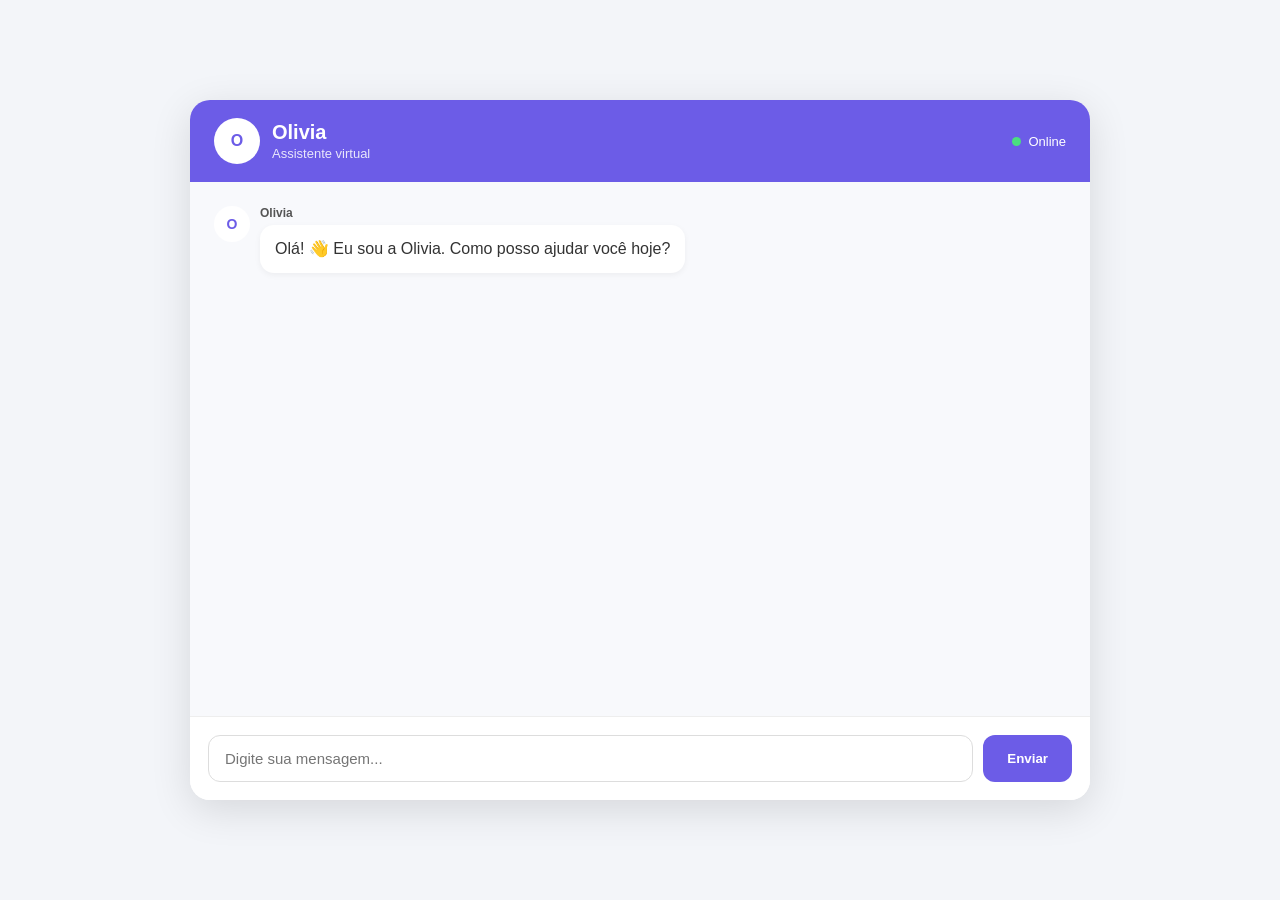
==== frontend/chat.html @ 9c5a979a "feat: adicionar home da Olivia e navegação para chat" ====
<!DOCTYPE html>
<html lang="pt-BR">
<head>
    <meta charset="UTF-8">
    <meta name="viewport" content="width=device-width, initial-scale=1.0">

    <title>Olivia - Assistente Virtual</title>

    <link rel="stylesheet" href="./css/style.css">
</head>

<body>

    <main class="chat-container">

        <header class="chat-header">
            <div class="avatar">
                O
            </div>

            <div class="header-info">
                <h1>Olivia</h1>
                <span>Assistente virtual</span>
            </div>

            <div class="status">
                <span class="status-dot"></span>
                Online
            </div>
        </header>


        <section class="chat-messages" id="chatMessages">

            <div class="message message-olivia">
                <div class="message-avatar">
                    O
                </div>

                <div class="message-content">
                    <span class="message-name">Olivia</span>

                    <p>
                        Olá! 👋 Eu sou a Olivia.
                        Como posso ajudar você hoje?
                    </p>
                </div>
            </div>

        </section>


        <form class="chat-input-area" id="chatForm">

            <input
                type="text"
                id="messageInput"
                placeholder="Digite sua mensagem..."
                autocomplete="off"
            >

            <button type="submit" id="sendButton">
                Enviar
            </button>

        </form>

    </main>

    <script src="./js/app.js"></script>

</body>
</html>
---- frontend/css/style.css ----
* {
    margin: 0;
    padding: 0;
    box-sizing: border-box;
}

body {
    min-height: 100vh;

    display: flex;
    align-items: center;
    justify-content: center;

    font-family: Arial, Helvetica, sans-serif;

    background: #f3f5f9;

    padding: 20px;
}


.chat-container {
    width: 100%;
    max-width: 900px;
    height: 700px;

    display: flex;
    flex-direction: column;

    background: #ffffff;

    border-radius: 20px;

    overflow: hidden;

    box-shadow: 0 10px 40px rgba(0, 0, 0, 0.12);
}


/* HEADER */

.chat-header {
    display: flex;
    align-items: center;

    padding: 18px 24px;

    background: #6c5ce7;

    color: #ffffff;
}


.avatar,
.message-avatar {
    width: 46px;
    height: 46px;

    display: flex;
    align-items: center;
    justify-content: center;

    border-radius: 50%;

    font-weight: bold;

    background: #ffffff;
    color: #6c5ce7;
}


.header-info {
    margin-left: 12px;
}

.header-info h1 {
    font-size: 20px;
}

.header-info span {
    font-size: 13px;

    opacity: 0.85;
}


.status {
    margin-left: auto;

    display: flex;
    align-items: center;
    gap: 7px;

    font-size: 13px;
}


.status-dot {
    width: 9px;
    height: 9px;

    border-radius: 50%;

    background: #4ade80;
}


/* MESSAGES */

.chat-messages {
    flex: 1;

    padding: 24px;

    overflow-y: auto;

    background: #f8f9fc;
}


.message {
    display: flex;

    max-width: 75%;

    margin-bottom: 20px;
}


.message-avatar {
    width: 36px;
    height: 36px;

    flex-shrink: 0;

    font-size: 14px;
}


.message-content {
    margin-left: 10px;
}


.message-name {
    display: block;

    margin-bottom: 5px;

    font-size: 12px;

    font-weight: bold;

    color: #555;
}


.message-content p {
    padding: 12px 15px;

    border-radius: 14px;

    background: #ffffff;

    color: #333;

    line-height: 1.5;

    box-shadow: 0 2px 6px rgba(0, 0, 0, 0.05);
}


/* INPUT */

.chat-input-area {
    display: flex;

    gap: 10px;

    padding: 18px;

    border-top: 1px solid #eeeeee;

    background: #ffffff;
}


.chat-input-area input {
    flex: 1;

    padding: 14px 16px;

    border: 1px solid #dddddd;

    border-radius: 12px;

    outline: none;

    font-size: 15px;
}


.chat-input-area input:focus {
    border-color: #6c5ce7;
}


.chat-input-area button {
    padding: 0 24px;

    border: none;

    border-radius: 12px;

    background: #6c5ce7;

    color: #ffffff;

    font-weight: bold;

    cursor: pointer;
}


.chat-input-area button:hover {
    opacity: 0.9;
}


/* MOBILE */

@media (max-width: 600px) {

    body {
        padding: 0;
    }

    .chat-container {
        height: 100vh;

        border-radius: 0;
    }

    .message {
        max-width: 90%;
    }

    .status {
        display: none;
    }

    .chat-input-area button {
        padding: 0 16px;
    }
}
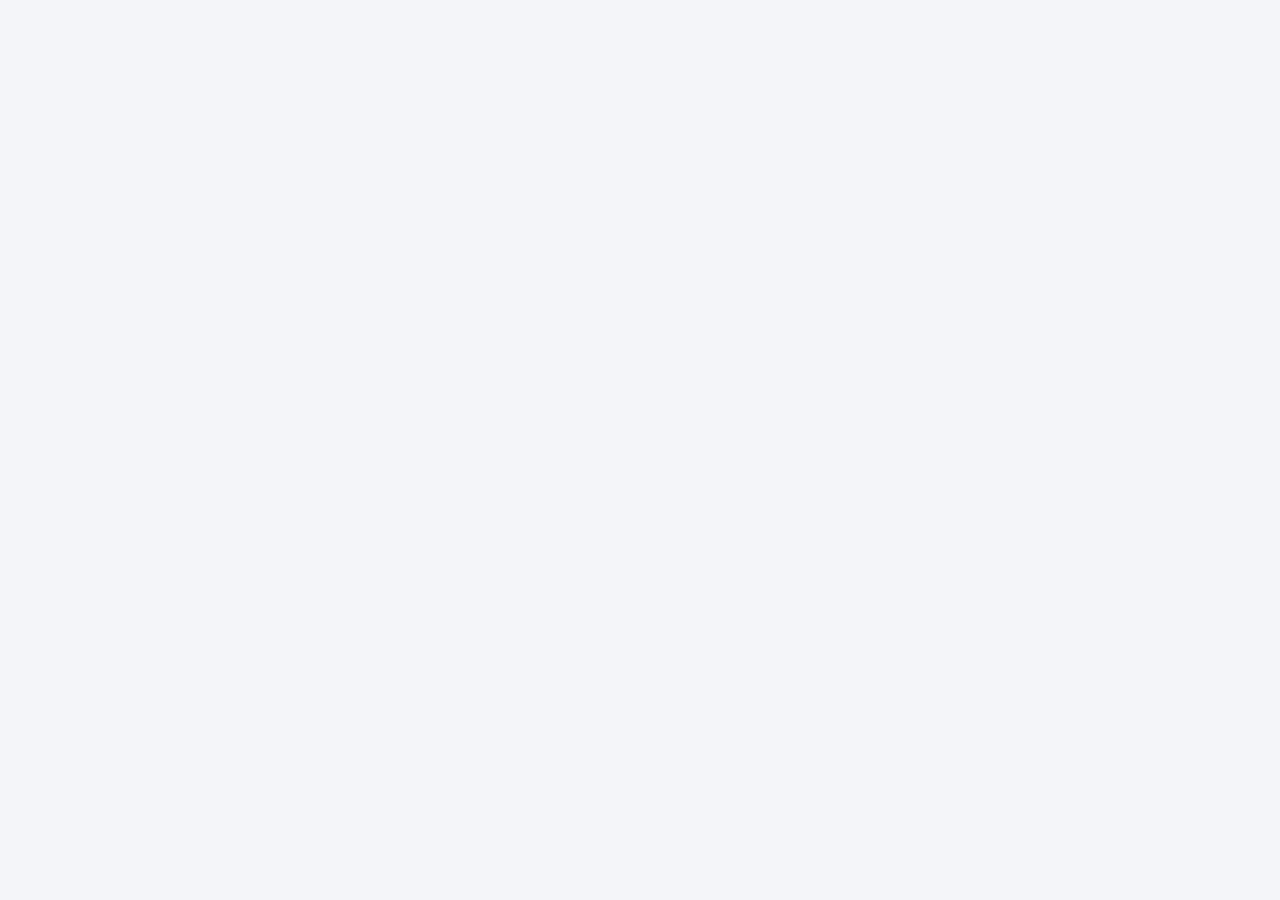
==== commit 88929478: "fix: ajusta ids no chat.html e estilo das mensagens css" ====
--- a/frontend/chat.html
+++ b/frontend/chat.html
@@ -1,73 +1,43 @@
 <!DOCTYPE html>
-<html lang="pt-BR">
+<html lang="pt-br">
 <head>
     <meta charset="UTF-8">
     <meta name="viewport" content="width=device-width, initial-scale=1.0">
-
-    <title>Olivia - Assistente Virtual</title>
-
-    <link rel="stylesheet" href="./css/style.css">
+    <title>Olívia - Assistente Virtual</title>
+    <link rel="stylesheet" href="css/style.css">
 </head>
-
 <body>
-
-    <main class="chat-container">
-
+    <div class="chat-container" id="chat-container">
+        <!-- Cabeçalho -->
         <header class="chat-header">
-            <div class="avatar">
-                O
+            <div class="user-info">
+                <span id="user-name-display">Olívia Assistente</span>
             </div>
-
-            <div class="header-info">
-                <h1>Olivia</h1>
-                <span>Assistente virtual</span>
-            </div>
-
-            <div class="status">
-                <span class="status-dot"></span>
-                Online
-            </div>
+            <button id="logout-btn" class="logout-btn">Sair</button>
         </header>
 
+        <!-- Área de Mensagens -->
+        <main class="chat-messages" id="chat-messages">
+            <div class="message bot-message">
+                Olá! 🖐️ Eu sou a Olívia. Como posso ajudar você hoje?
+            </div>
+        </main>
 
-        <section class="chat-messages" id="chatMessages">
+        <!-- Formulário de Envio -->
+        <footer class="chat-input-container">
+            <form id="chat-form">
+                <input 
+                    type="text" 
+                    id="message-input" 
+                    placeholder="Digite sua mensagem..." 
+                    autocomplete="off"
+                    required
+                />
+                <button type="submit" id="send-btn">Enviar</button>
+            </form>
+        </footer>
+    </div>
 
-            <div class="message message-olivia">
-                <div class="message-avatar">
-                    O
-                </div>
-
-                <div class="message-content">
-                    <span class="message-name">Olivia</span>
-
-                    <p>
-                        Olá! 👋 Eu sou a Olivia.
-                        Como posso ajudar você hoje?
-                    </p>
-                </div>
-            </div>
-
-        </section>
-
-
-        <form class="chat-input-area" id="chatForm">
-
-            <input
-                type="text"
-                id="messageInput"
-                placeholder="Digite sua mensagem..."
-                autocomplete="off"
-            >
-
-            <button type="submit" id="sendButton">
-                Enviar
-            </button>
-
-        </form>
-
-    </main>
-
-    <script src="./js/app.js"></script>
-
+    <script src="js/app.js"></script>
 </body>
 </html>
--- a/frontend/css/style.css
+++ b/frontend/css/style.css
@@ -252,4 +252,45 @@
     .chat-input-area button {
         padding: 0 16px;
     }
+.chat-messages {
+    display: flex;
+    flex-direction: column;
+    gap: 12px;
+    padding: 16px;
+    overflow-y: auto;
+}
+
+.message {
+    max-width: 80%;
+    padding: 12px 16px;
+    border-radius: 12px;
+    word-break: break-word;
+    white-space: pre-wrap;
+    line-height: 1.4;
+}
+
+.bot-message {
+    align-self: flex-start;
+    background-color: #f0f0f0;
+    color: #333;
+}
+
+.user-message {
+    align-self: flex-end;
+    background-color: #6C5CE7;
+    color: #ffffff;
+}
+
+.chat-input-container form {
+    display: flex;
+    width: 100%;
+    gap: 8px;
+}
+
+#message-input {
+    flex: 1;
+    padding: 12px;
+    border: 1px solid #ccc;
+    border-radius: 8px;
+}
 }
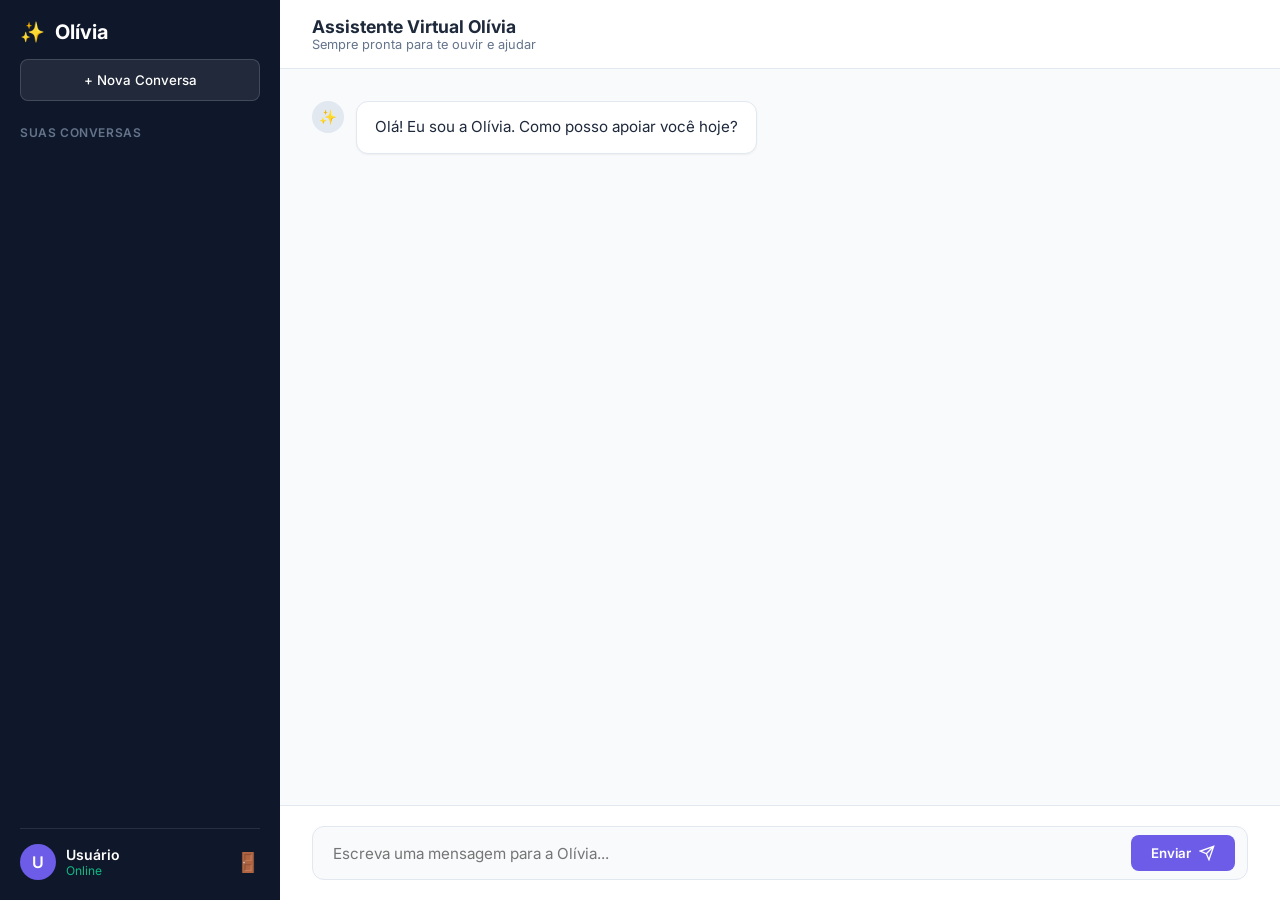
==== commit abe2b019: "feat: redesign completo do frontend para versao de produto" ====
--- a/frontend/chat.html
+++ b/frontend/chat.html
@@ -3,40 +3,83 @@
 <head>
     <meta charset="UTF-8">
     <meta name="viewport" content="width=device-width, initial-scale=1.0">
-    <title>Olívia - Assistente Virtual</title>
+    <title>Olívia Assistente</title>
+    <!-- Fonte Inter para visual moderno -->
+    <link rel="preconnect" href="https://fonts.googleapis.com">
+    <link rel="preconnect" href="https://fonts.gstatic.com" crossorigin>
+    <link href="https://fonts.googleapis.com/css2?family=Inter:wght@400;500;600;700&display=swap" rel="stylesheet">
     <link rel="stylesheet" href="css/style.css">
 </head>
-<body>
-    <div class="chat-container" id="chat-container">
-        <!-- Cabeçalho -->
-        <header class="chat-header">
-            <div class="user-info">
-                <span id="user-name-display">Olívia Assistente</span>
+<body class="app-layout">
+
+    <!-- Barra Lateral de Navegação -->
+    <aside class="sidebar">
+        <div class="sidebar-header">
+            <div class="brand">
+                <span class="brand-icon">✨</span>
+                <span class="brand-title">Olívia</span>
             </div>
-            <button id="logout-btn" class="logout-btn">Sair</button>
+            <button id="new-chat-btn" class="btn-new-chat">+ Nova Conversa</button>
+        </div>
+
+        <!-- Lista de Histórico de Conversas -->
+        <div class="conversations-history">
+            <span class="history-label">Suas Conversas</span>
+            <ul id="history-list" class="history-list">
+                <!-- Inserido dinamicamente pelo JavaScript -->
+            </ul>
+        </div>
+
+        <!-- Rodapé do Usuário -->
+        <div class="sidebar-footer">
+            <div class="user-profile">
+                <div class="user-avatar" id="user-avatar">U</div>
+                <div class="user-details">
+                    <span class="user-name" id="user-name-display">Usuário</span>
+                    <span class="user-status">Online</span>
+                </div>
+            </div>
+            <button id="logout-btn" class="btn-icon-logout" title="Sair">🚪</button>
+        </div>
+    </aside>
+
+    <!-- Área Principal do Chat -->
+    <main class="chat-main">
+        <!-- Cabeçalho do Chat -->
+        <header class="top-bar">
+            <div class="assistant-status">
+                <h1>Assistente Virtual Olívia</h1>
+                <p>Sempre pronta para te ouvir e ajudar</p>
+            </div>
         </header>
 
-        <!-- Área de Mensagens -->
-        <main class="chat-messages" id="chat-messages">
-            <div class="message bot-message">
-                Olá! 🖐️ Eu sou a Olívia. Como posso ajudar você hoje?
+        <!-- Container de Mensagens -->
+        <div class="chat-viewport" id="chat-messages">
+            <div class="message-row bot">
+                <div class="avatar">✨</div>
+                <div class="message-bubble">
+                    Olá! Eu sou a Olívia. Como posso apoiar você hoje?
+                </div>
             </div>
-        </main>
+        </div>
 
-        <!-- Formulário de Envio -->
-        <footer class="chat-input-container">
-            <form id="chat-form">
+        <!-- Rodapé com Caixa de Envio de Mensagem -->
+        <footer class="input-container">
+            <form id="chat-form" class="input-form">
                 <input 
                     type="text" 
                     id="message-input" 
-                    placeholder="Digite sua mensagem..." 
-                    autocomplete="off"
+                    placeholder="Escreva uma mensagem para a Olívia..." 
+                    autocomplete="off" 
                     required
                 />
-                <button type="submit" id="send-btn">Enviar</button>
+                <button type="submit" id="send-btn" class="btn-send">
+                    <span>Enviar</span>
+                    <svg width="16" height="16" viewBox="0 0 24 24" fill="none" stroke="currentColor" stroke-width="2"><path d="M22 2L11 13M22 2l-7 20-4-9-9-4 20-7z"/></svg>
+                </button>
             </form>
         </footer>
-    </div>
+    </main>
 
     <script src="js/app.js"></script>
 </body>
--- a/frontend/css/style.css
+++ b/frontend/css/style.css
@@ -1,296 +1,251 @@
+:root {
+    --primary: #6c5ce7;
+    --primary-hover: #5b4bc4;
+    --bg-app: #f8fafc;
+    --bg-sidebar: #0f172a;
+    --bg-card: #ffffff;
+    --text-main: #1e293b;
+    --text-muted: #64748b;
+    --border-color: #e2e8f0;
+}
+
 * {
+    box-sizing: border-box;
     margin: 0;
     padding: 0;
-    box-sizing: border-box;
-}
-
-body {
-    min-height: 100vh;
-
-    display: flex;
-    align-items: center;
-    justify-content: center;
-
-    font-family: Arial, Helvetica, sans-serif;
-
-    background: #f3f5f9;
-
+    font-family: 'Inter', system-ui, -apple-system, sans-serif;
+}
+
+body.app-layout {
+    display: flex;
+    height: 100vh;
+    width: 100vw;
+    background-color: var(--bg-app);
+    overflow: hidden;
+}
+
+/* Sidebar */
+.sidebar {
+    width: 280px;
+    background-color: var(--bg-sidebar);
+    color: #ffffff;
+    display: flex;
+    flex-direction: column;
     padding: 20px;
-}
-
-
-.chat-container {
+    gap: 20px;
+}
+
+.brand {
+    display: flex;
+    align-items: center;
+    gap: 10px;
+    font-size: 1.25rem;
+    font-weight: 700;
+}
+
+.btn-new-chat {
     width: 100%;
-    max-width: 900px;
-    height: 700px;
-
-    display: flex;
-    flex-direction: column;
-
-    background: #ffffff;
-
-    border-radius: 20px;
-
-    overflow: hidden;
-
-    box-shadow: 0 10px 40px rgba(0, 0, 0, 0.12);
-}
-
-
-/* HEADER */
-
-.chat-header {
-    display: flex;
-    align-items: center;
-
-    padding: 18px 24px;
-
-    background: #6c5ce7;
-
-    color: #ffffff;
-}
-
-
-.avatar,
-.message-avatar {
-    width: 46px;
-    height: 46px;
-
-    display: flex;
-    align-items: center;
-    justify-content: center;
-
-    border-radius: 50%;
-
-    font-weight: bold;
-
-    background: #ffffff;
-    color: #6c5ce7;
-}
-
-
-.header-info {
-    margin-left: 12px;
-}
-
-.header-info h1 {
-    font-size: 20px;
-}
-
-.header-info span {
-    font-size: 13px;
-
-    opacity: 0.85;
-}
-
-
-.status {
-    margin-left: auto;
-
-    display: flex;
-    align-items: center;
-    gap: 7px;
-
-    font-size: 13px;
-}
-
-
-.status-dot {
-    width: 9px;
-    height: 9px;
-
-    border-radius: 50%;
-
-    background: #4ade80;
-}
-
-
-/* MESSAGES */
-
-.chat-messages {
-    flex: 1;
-
-    padding: 24px;
-
+    margin-top: 15px;
+    padding: 12px;
+    background: rgba(255, 255, 255, 0.08);
+    border: 1px solid rgba(255, 255, 255, 0.15);
+    color: #ffffff;
+    border-radius: 8px;
+    cursor: pointer;
+    font-weight: 500;
+    transition: all 0.2s;
+}
+
+.btn-new-chat:hover {
+    background: rgba(255, 255, 255, 0.15);
+}
+
+.conversations-history {
+    flex: 1;
     overflow-y: auto;
-
-    background: #f8f9fc;
-}
-
-
-.message {
-    display: flex;
-
-    max-width: 75%;
-
-    margin-bottom: 20px;
-}
-
-
-.message-avatar {
+}
+
+.history-label {
+    font-size: 0.75rem;
+    text-transform: uppercase;
+    color: var(--text-muted);
+    letter-spacing: 0.05em;
+    font-weight: 600;
+}
+
+.history-list {
+    list-style: none;
+    margin-top: 10px;
+}
+
+.sidebar-footer {
+    display: flex;
+    align-items: center;
+    justify-content: space-between;
+    padding-top: 15px;
+    border-top: 1px solid rgba(255, 255, 255, 0.1);
+}
+
+.user-profile {
+    display: flex;
+    align-items: center;
+    gap: 10px;
+}
+
+.user-avatar {
     width: 36px;
     height: 36px;
-
+    border-radius: 50%;
+    background: var(--primary);
+    display: flex;
+    align-items: center;
+    justify-content: center;
+    font-weight: 600;
+}
+
+.user-details {
+    display: flex;
+    flex-direction: column;
+}
+
+.user-name {
+    font-size: 0.875rem;
+    font-weight: 600;
+}
+
+.user-status {
+    font-size: 0.75rem;
+    color: #10b981;
+}
+
+.btn-icon-logout {
+    background: none;
+    border: none;
+    cursor: pointer;
+    font-size: 1.2rem;
+}
+
+/* Chat Principal */
+.chat-main {
+    flex: 1;
+    display: flex;
+    flex-direction: column;
+    height: 100%;
+}
+
+.top-bar {
+    padding: 16px 32px;
+    background: var(--bg-card);
+    border-bottom: 1px solid var(--border-color);
+}
+
+.top-bar h1 {
+    font-size: 1.1rem;
+    color: var(--text-main);
+}
+
+.top-bar p {
+    font-size: 0.8rem;
+    color: var(--text-muted);
+}
+
+.chat-viewport {
+    flex: 1;
+    padding: 32px;
+    overflow-y: auto;
+    display: flex;
+    flex-direction: column;
+    gap: 20px;
+}
+
+.message-row {
+    display: flex;
+    gap: 12px;
+    max-width: 80%;
+}
+
+.message-row.bot {
+    align-self: flex-start;
+}
+
+.message-row.user {
+    align-self: flex-end;
+    flex-direction: row-reverse;
+}
+
+.avatar {
+    width: 32px;
+    height: 32px;
+    border-radius: 50%;
+    background: #e2e8f0;
+    display: flex;
+    align-items: center;
+    justify-content: center;
+    font-size: 0.9rem;
     flex-shrink: 0;
-
-    font-size: 14px;
-}
-
-
-.message-content {
-    margin-left: 10px;
-}
-
-
-.message-name {
-    display: block;
-
-    margin-bottom: 5px;
-
-    font-size: 12px;
-
-    font-weight: bold;
-
-    color: #555;
-}
-
-
-.message-content p {
-    padding: 12px 15px;
-
-    border-radius: 14px;
-
-    background: #ffffff;
-
-    color: #333;
-
+}
+
+.message-row.user .avatar {
+    background: var(--primary);
+    color: #fff;
+}
+
+.message-bubble {
+    padding: 14px 18px;
+    border-radius: 12px;
+    font-size: 0.95rem;
     line-height: 1.5;
-
-    box-shadow: 0 2px 6px rgba(0, 0, 0, 0.05);
-}
-
-
-/* INPUT */
-
-.chat-input-area {
-    display: flex;
-
-    gap: 10px;
-
-    padding: 18px;
-
-    border-top: 1px solid #eeeeee;
-
-    background: #ffffff;
-}
-
-
-.chat-input-area input {
-    flex: 1;
-
-    padding: 14px 16px;
-
-    border: 1px solid #dddddd;
-
+    background: var(--bg-card);
+    color: var(--text-main);
+    border: 1px solid var(--border-color);
+    box-shadow: 0 1px 2px rgba(0, 0, 0, 0.05);
+}
+
+.message-row.user .message-bubble {
+    background: var(--primary);
+    color: #ffffff;
+    border: none;
+}
+
+/* Input Form */
+.input-container {
+    padding: 20px 32px;
+    background: var(--bg-card);
+    border-top: 1px solid var(--border-color);
+}
+
+.input-form {
+    display: flex;
+    gap: 12px;
+    background: var(--bg-app);
+    padding: 8px 12px;
     border-radius: 12px;
-
+    border: 1px solid var(--border-color);
+}
+
+#message-input {
+    flex: 1;
+    border: none;
+    background: transparent;
+    padding: 8px;
+    font-size: 0.95rem;
     outline: none;
-
-    font-size: 15px;
-}
-
-
-.chat-input-area input:focus {
-    border-color: #6c5ce7;
-}
-
-
-.chat-input-area button {
-    padding: 0 24px;
-
-    border: none;
-
-    border-radius: 12px;
-
-    background: #6c5ce7;
-
-    color: #ffffff;
-
-    font-weight: bold;
-
+}
+
+.btn-send {
+    background: var(--primary);
+    color: #ffffff;
+    border: none;
+    padding: 10px 20px;
+    border-radius: 8px;
+    font-weight: 600;
     cursor: pointer;
-}
-
-
-.chat-input-area button:hover {
-    opacity: 0.9;
-}
-
-
-/* MOBILE */
-
-@media (max-width: 600px) {
-
-    body {
-        padding: 0;
-    }
-
-    .chat-container {
-        height: 100vh;
-
-        border-radius: 0;
-    }
-
-    .message {
-        max-width: 90%;
-    }
-
-    .status {
-        display: none;
-    }
-
-    .chat-input-area button {
-        padding: 0 16px;
-    }
-.chat-messages {
-    display: flex;
-    flex-direction: column;
-    gap: 12px;
-    padding: 16px;
-    overflow-y: auto;
-}
-
-.message {
-    max-width: 80%;
-    padding: 12px 16px;
-    border-radius: 12px;
-    word-break: break-word;
-    white-space: pre-wrap;
-    line-height: 1.4;
-}
-
-.bot-message {
-    align-self: flex-start;
-    background-color: #f0f0f0;
-    color: #333;
-}
-
-.user-message {
-    align-self: flex-end;
-    background-color: #6C5CE7;
-    color: #ffffff;
-}
-
-.chat-input-container form {
-    display: flex;
-    width: 100%;
+    display: flex;
+    align-items: center;
     gap: 8px;
-}
-
-#message-input {
-    flex: 1;
-    padding: 12px;
-    border: 1px solid #ccc;
-    border-radius: 8px;
-}
+    transition: background 0.2s;
+}
+
+.btn-send:hover {
+    background: var(--primary-hover);
 }
